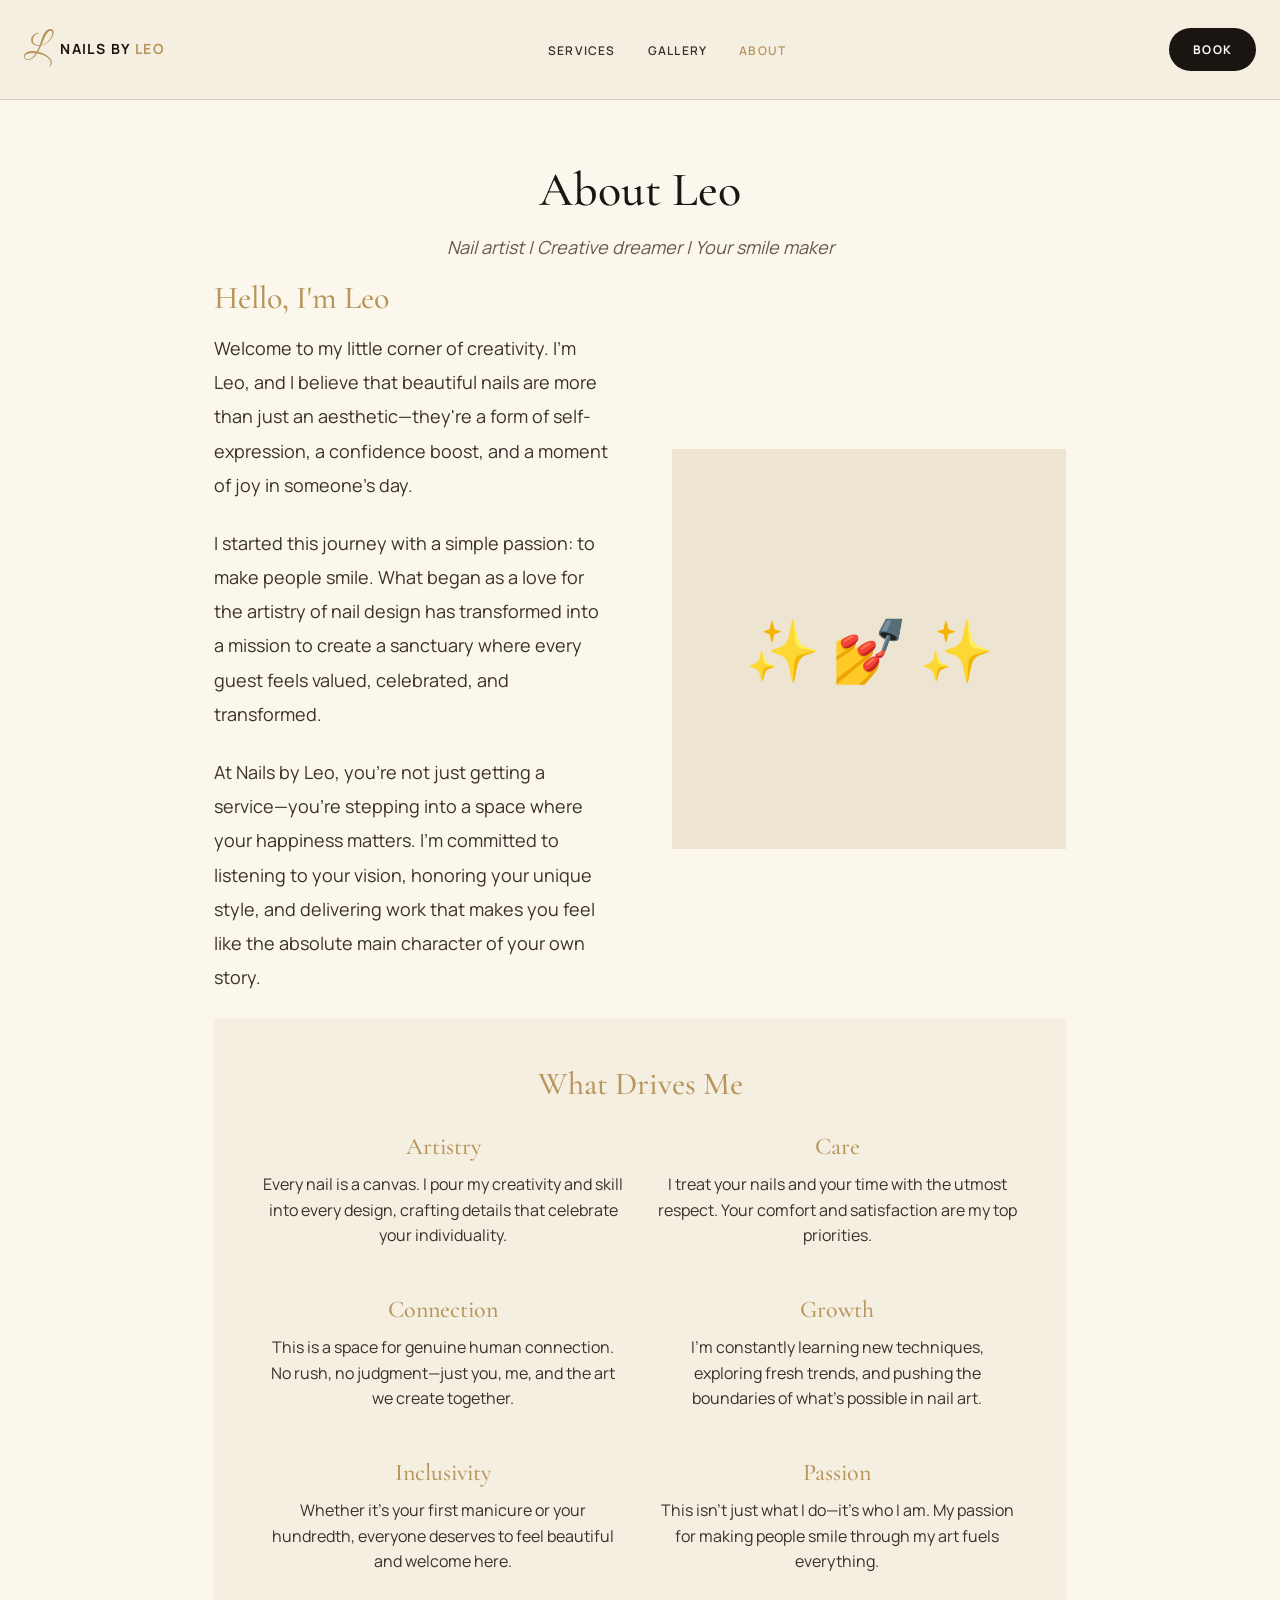
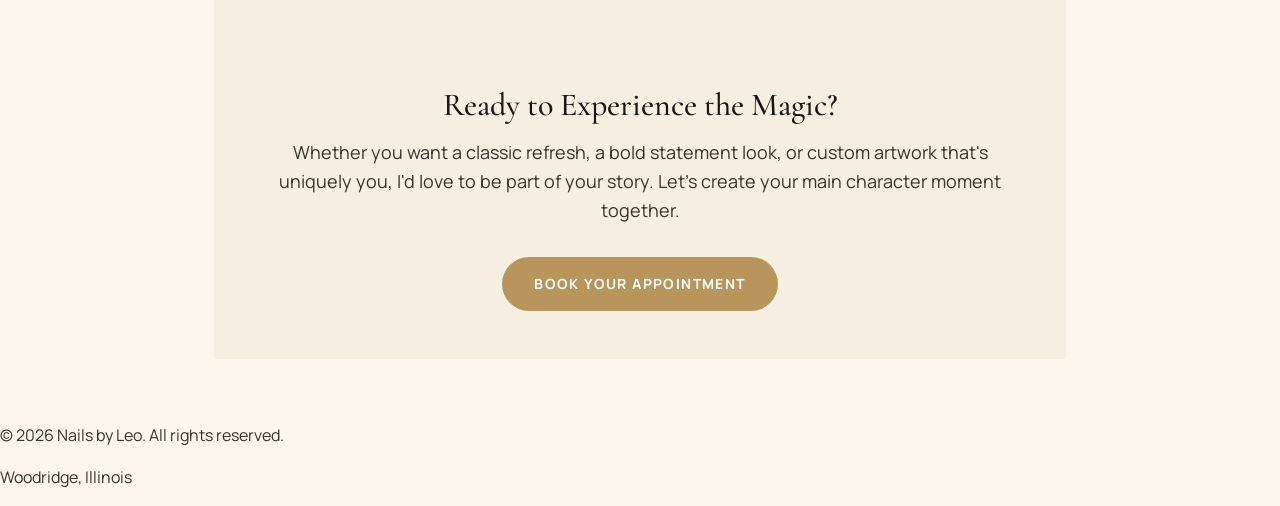
==== about.html @ 2573530d "Add files via upload" ====
<!DOCTYPE html>
<html lang="en">
<head>
    <meta charset="UTF-8">
    <meta name="viewport" content="width=device-width, initial-scale=1.0">
    <title>About Leo - Nails by Leo</title>
    <link rel="stylesheet" href="styles.css">
    <style>
        .about-page {
            max-width: 900px;
            margin: 0 auto;
            padding: var(--space-8) var(--space-5);
        }

        .about-header {
            text-align: center;
            margin-bottom: var(--space-9);
        }

        .about-header h1 {
            font-size: var(--fs-h1);
            margin-bottom: var(--space-4);
        }

        .about-tagline {
            font-size: var(--fs-lead);
            color: var(--fg-3);
            font-style: italic;
        }

        .about-content {
            display: grid;
            grid-template-columns: 1fr 1fr;
            gap: var(--space-8);
            margin-bottom: var(--space-9);
            align-items: center;
        }

        .about-text {
            line-height: 1.9;
        }

        .about-text h2 {
            color: var(--accent);
            margin-bottom: var(--space-4);
            font-size: var(--fs-h2);
        }

        .about-text p {
            color: var(--fg-2);
            margin-bottom: var(--space-5);
            font-size: var(--fs-lead);
        }

        .about-image {
            background: var(--cream-200);
            border-radius: var(--radius-lg);
            padding: var(--space-7);
            text-align: center;
            color: var(--fg-3);
            min-height: 400px;
            display: flex;
            align-items: center;
            justify-content: center;
            font-size: 60px;
        }

        .values-section {
            background: var(--bg-surface);
            padding: var(--space-7);
            border-radius: var(--radius-lg);
            margin-bottom: var(--space-9);
        }

        .values-section h2 {
            color: var(--accent);
            margin-bottom: var(--space-6);
            text-align: center;
            font-size: var(--fs-h2);
        }

        .values-grid {
            display: grid;
            grid-template-columns: repeat(auto-fit, minmax(250px, 1fr));
            gap: var(--space-6);
        }

        .value-item {
            text-align: center;
        }

        .value-item h3 {
            color: var(--accent);
            margin-bottom: var(--space-3);
            font-size: var(--fs-h3);
        }

        .value-item p {
            color: var(--fg-2);
            font-size: var(--fs-body);
        }

        .cta-section {
            text-align: center;
            padding: var(--space-7);
            background: var(--cream-100);
            border-radius: var(--radius-lg);
        }

        .cta-section h2 {
            color: var(--fg-1);
            margin-bottom: var(--space-4);
            font-size: var(--fs-h2);
        }

        .cta-section p {
            color: var(--fg-2);
            margin-bottom: var(--space-6);
            font-size: var(--fs-lead);
        }

        .cta-button {
            display: inline-block;
            background: var(--accent);
            color: var(--white);
            padding: var(--space-4) var(--space-6);
            border-radius: 999px;
            font-weight: 700;
            font-size: var(--fs-small);
            letter-spacing: 0.1em;
            text-transform: uppercase;
            text-decoration: none;
            transition: all 0.2s ease;
        }

        .cta-button:hover {
            background: var(--accent-hover);
            box-shadow: var(--shadow-md);
        }

        @media (max-width: 768px) {
            .about-content {
                grid-template-columns: 1fr;
            }

            .about-header h1 {
                font-size: var(--fs-h2);
            }

            .values-grid {
                grid-template-columns: 1fr;
            }
        }
    </style>
</head>
<body>
    <!-- Navigation -->
    <nav class="navbar">
        <div class="nav-container">
            <div class="logo">
                <span class="logo-script">L</span>
                <span class="logo-text">NAILS BY <span class="logo-accent">LEO</span></span>
            </div>
            <ul class="nav-links">
                <li><a href="services.html">SERVICES</a></li>
                <li><a href="gallery.html">GALLERY</a></li>
                <li><a href="about.html" style="color: var(--accent);">ABOUT</a></li>
            </ul>
            <a href="index.html#booking" class="nav-book">BOOK</a>
        </div>
    </nav>

    <!-- Main Content -->
    <div class="about-page">
        <div class="about-header">
            <h1>About Leo</h1>
            <p class="about-tagline">Nail artist | Creative dreamer | Your smile maker</p>
        </div>

        <div class="about-content">
            <div class="about-text">
                <h2>Hello, I'm Leo</h2>
                <p>
                    Welcome to my little corner of creativity. I'm Leo, and I believe that beautiful nails are more than just an aesthetic—they're a form of self-expression, a confidence boost, and a moment of joy in someone's day.
                </p>
                <p>
                    I started this journey with a simple passion: to make people smile. What began as a love for the artistry of nail design has transformed into a mission to create a sanctuary where every guest feels valued, celebrated, and transformed.
                </p>
                <p>
                    At Nails by Leo, you're not just getting a service—you're stepping into a space where your happiness matters. I'm committed to listening to your vision, honoring your unique style, and delivering work that makes you feel like the absolute main character of your own story.
                </p>
            </div>
            <div class="about-image">
                ✨ 💅 ✨
            </div>
        </div>

        <div class="values-section">
            <h2>What Drives Me</h2>
            <div class="values-grid">
                <div class="value-item">
                    <h3>Artistry</h3>
                    <p>Every nail is a canvas. I pour my creativity and skill into every design, crafting details that celebrate your individuality.</p>
                </div>
                <div class="value-item">
                    <h3>Care</h3>
                    <p>I treat your nails and your time with the utmost respect. Your comfort and satisfaction are my top priorities.</p>
                </div>
                <div class="value-item">
                    <h3>Connection</h3>
                    <p>This is a space for genuine human connection. No rush, no judgment—just you, me, and the art we create together.</p>
                </div>
                <div class="value-item">
                    <h3>Growth</h3>
                    <p>I'm constantly learning new techniques, exploring fresh trends, and pushing the boundaries of what's possible in nail art.</p>
                </div>
                <div class="value-item">
                    <h3>Inclusivity</h3>
                    <p>Whether it's your first manicure or your hundredth, everyone deserves to feel beautiful and welcome here.</p>
                </div>
                <div class="value-item">
                    <h3>Passion</h3>
                    <p>This isn't just what I do—it's who I am. My passion for making people smile through my art fuels everything.</p>
                </div>
            </div>
        </div>

        <div class="cta-section">
            <h2>Ready to Experience the Magic?</h2>
            <p>
                Whether you want a classic refresh, a bold statement look, or custom artwork that's uniquely you, I'd love to be part of your story. Let's create your main character moment together.
            </p>
            <a href="index.html#booking" class="cta-button">Book Your Appointment</a>
        </div>
    </div>

    <!-- Footer -->
    <footer class="footer">
        <div class="container">
            <p>&copy; 2026 Nails by Leo. All rights reserved.</p>
            <p>Woodridge, Illinois</p>
        </div>
    </footer>
</body>
</html>
---- styles.css ----
/* =========================================================
   Nails by Leo — Booking Interface
   Foundation tokens + semantic mappings.
   Cream + ink + warm gold. Serif display, sans body, script accent.
   ========================================================= */

@import url('https://fonts.googleapis.com/css2?family=Cormorant+Garamond:ital,wght@0,400;0,500;0,600;0,700;1,400;1,500&family=Manrope:wght@300;400;500;600;700&family=Great+Vibes&display=swap');

:root {
  /* Brand palette */
  --cream-50:   #FBF7EC;
  --cream-100:  #F5EFE2;
  --cream-200:  #EDE5D2;
  --cream-300:  #E2D7BE;
  --ink-900:    #1A1510;
  --ink-700:    #3A312A;
  --ink-500:    #665A4F;
  --ink-300:    #A89B8A;
  --ink-200:    #C9BEAC;
  --gold-700:   #8A6F3E;
  --gold-600:   #A78349;
  --gold-500:   #B8955A;
  --gold-400:   #CBAD76;
  --gold-300:   #E2C89B;
  --gold-100:   #F3E6CC;
  --rose-500:   #C98A85;
  --rose-300:   #E8C4BF;
  --white:      #FFFFFF;
  --black:      #000000;

  /* Semantic tokens */
  --bg-page:          var(--cream-50);
  --bg-surface:       var(--cream-100);
  --bg-elevated:      var(--white);
  --fg-1:             var(--ink-900);
  --fg-2:             var(--ink-700);
  --fg-3:             var(--ink-500);
  --fg-4:             var(--ink-300);
  --border-1:         rgba(26, 21, 16, 0.08);
  --border-2:         rgba(26, 21, 16, 0.14);
  --accent:           var(--gold-500);
  --accent-hover:     var(--gold-600);
  --accent-press:     var(--gold-700);

  /* Shadows */
  --shadow-sm: 0 2px 6px rgba(26, 21, 16, 0.06);
  --shadow-md: 0 8px 20px rgba(26, 21, 16, 0.08);

  /* Type families */
  --font-display: "Cormorant Garamond", "EB Garamond", Georgia, "Times New Roman", serif;
  --font-body:    "Manrope", -apple-system, BlinkMacSystemFont, "Segoe UI", Helvetica, Arial, sans-serif;
  --font-script:  "Great Vibes", "Snell Roundhand", "Apple Chancery", cursive;

  /* Type scale */
  --fs-display: 56px;
  --fs-h1: 48px;
  --fs-h2: 32px;
  --fs-h3: 24px;
  --fs-lead: 18px;
  --fs-body: 16px;
  --fs-small: 14px;
  --fs-caption: 12px;

  /* Spacing */
  --space-1: 4px;
  --space-2: 8px;
  --space-3: 12px;
  --space-4: 16px;
  --space-5: 24px;
  --space-6: 32px;
  --space-7: 48px;
  --space-8: 64px;
}

/* =========================================================
   Base Styles
   ========================================================= */

* {
  margin: 0;
  padding: 0;
  box-sizing: border-box;
}

html {
  scroll-behavior: smooth;
}

body {
  background: var(--bg-page);
  color: var(--fg-1);
  font-family: var(--font-body);
  font-size: var(--fs-body);
  line-height: 1.6;
  -webkit-font-smoothing: antialiased;
  -moz-osx-font-smoothing: grayscale;
}

h1, h2, h3 {
  font-family: var(--font-display);
  color: var(--fg-1);
  font-weight: 500;
  line-height: 1.1;
  margin: 0;
}

h2 {
  font-size: var(--fs-h2);
}

h3 {
  font-size: var(--fs-h3);
}

p {
  color: var(--fg-2);
  margin: 0 0 1em;
}

a {
  color: var(--fg-1);
  text-decoration: none;
  transition: color 0.2s ease;
}

a:hover {
  color: var(--accent);
}

/* =========================================================
   Navigation
   ========================================================= */

.navbar {
  background: var(--bg-surface);
  border-bottom: 1px solid var(--border-2);
  padding: var(--space-5) 0;
  position: sticky;
  top: 0;
  z-index: 1000;
}

.nav-container {
  max-width: 1400px;
  margin: 0 auto;
  padding: 0 var(--space-5);
  display: flex;
  justify-content: space-between;
  align-items: center;
}

.logo {
  display: flex;
  align-items: center;
  gap: var(--space-3);
  font-size: var(--fs-h3);
  font-weight: 700;
  letter-spacing: 0.05em;
}

.logo-script {
  font-family: var(--font-script);
  font-size: 32px;
  color: var(--accent);
  font-weight: 400;
}

.logo-text {
  font-size: 14px;
  font-weight: 700;
  letter-spacing: 0.1em;
  text-transform: uppercase;
  color: var(--fg-1);
}

.logo-accent {
  color: var(--accent);
}

.nav-links {
  list-style: none;
  display: flex;
  gap: var(--space-6);
}

.nav-links a {
  font-size: var(--fs-caption);
  font-weight: 600;
  letter-spacing: 0.1em;
  text-transform: uppercase;
  color: var(--fg-2);
  border: none;
}

.nav-links a:hover {
  color: var(--accent);
}

.nav-book {
  background: var(--fg-1);
  color: var(--white);
  padding: var(--space-3) var(--space-5);
  border-radius: 999px;
  font-size: var(--fs-caption);
  font-weight: 700;
  letter-spacing: 0.1em;
  text-transform: uppercase;
  transition: background 0.2s ease;
}

.nav-book:hover {
  background: var(--fg-2);
  color: var(--white);
}

/* =========================================================
   Main Content
   ========================================================= */

.main-content {
  display: grid;
  grid-template-columns: 1.5fr 1fr;
  min-height: calc(100vh - 70px);
  position: relative;
}

/* Hero Section */
.hero-section {
  background: var(--bg-page);
  padding: var(--space-7) var(--space-6);
  display: flex;
  flex-direction: column;
  justify-content: center;
  position: relative;
  overflow: hidden;
}

.hero-content {
  max-width: 500px;
  position: relative;
  z-index: 2;
}

.eyebrow {
  font-size: var(--fs-caption);
  font-weight: 700;
  letter-spacing: 0.15em;
  text-transform: uppercase;
  color: var(--fg-3);
  margin-bottom: var(--space-5);
  display: inline-block;
  padding-bottom: var(--space-3);
  border-bottom: 1px solid var(--fg-3);
}

.hero-headline {
  font-size: var(--fs-h1);
  line-height: 1.1;
  margin-bottom: var(--space-5);
  font-weight: 500;
}

.script-accent {
  font-family: var(--font-script);
  color: var(--accent);
  font-size: 64px;
  font-weight: 400;
  display: block;
  line-height: 1;
}

.hero-description {
  font-size: var(--fs-lead);
  color: var(--fg-2);
  line-height: 1.7;
  margin-bottom: var(--space-6);
}

.color-swatches {
  display: flex;
  align-items: center;
  gap: var(--space-3);
}

.swatch {
  width: 40px;
  height: 40px;
  border-radius: 4px;
  box-shadow: var(--shadow-sm);
  cursor: pointer;
  transition: transform 0.2s ease;
}

.swatch:hover {
  transform: scale(1.1);
}

.swatch-label {
  font-size: var(--fs-small);
  color: var(--fg-3);
  margin-left: var(--space-2);
  white-space: nowrap;
}

/* Decorative L */
.decorative-l {
  position: absolute;
  right: 20px;
  top: 50%;
  transform: translateY(-50%);
  font-family: var(--font-script);
  font-size: 500px;
  color: var(--gold-100);
  font-weight: 400;
  line-height: 1;
  pointer-events: none;
  z-index: 1;
  opacity: 0.9;
}

/* Booking Section */
.booking-section {
  background: var(--bg-elevated);
  padding: var(--space-7) var(--space-6);
  display: flex;
  align-items: center;
  justify-content: center;
  border-left: 1px solid var(--border-2);
}

.booking-panel {
  width: 100%;
  max-width: 420px;
}

.booking-header {
  margin-bottom: var(--space-7);
  display: flex;
  justify-content: space-between;
  align-items: flex-start;
}

.booking-header h2 {
  font-size: var(--fs-small);
  font-weight: 700;
  letter-spacing: 0.15em;
  text-transform: uppercase;
  color: var(--fg-3);
  margin: 0;
}

.step-indicator {
  font-size: var(--fs-small);
  color: var(--fg-3);
  font-weight: 600;
}

.booking-step {
  animation: fadeIn 0.3s ease;
}

.booking-step.hidden {
  display: none;
}

@keyframes fadeIn {
  from {
    opacity: 0;
    transform: translateY(10px);
  }
  to {
    opacity: 1;
    transform: translateY(0);
  }
}

.booking-step h3 {
  font-size: var(--fs-h3);
  margin-bottom: var(--space-6);
  font-weight: 500;
}

/* Service Selection */
.service-list {
  margin-bottom: var(--space-6);
}

.service-option {
  display: flex;
  align-items: flex-start;
  gap: var(--space-4);
  padding: var(--space-4);
  border: 1px solid var(--border-1);
  border-radius: 8px;
  cursor: pointer;
  transition: all 0.2s ease;
  margin-bottom: var(--space-3);
}

.service-option:hover {
  border-color: var(--accent);
  background: rgba(184, 149, 90, 0.02);
}

.service-option input[type="radio"] {
  width: 20px;
  height: 20px;
  margin-top: 4px;
  cursor: pointer;
  accent-color: var(--accent);
}

.service-details {
  display: flex;
  flex-direction: column;
  gap: var(--space-1);
  flex: 1;
}

.service-name {
  font-weight: 600;
  color: var(--fg-1);
  font-size: var(--fs-body);
}

.service-meta {
  font-size: var(--fs-caption);
  color: var(--fg-3);
}

.service-price {
  font-weight: 700;
  color: var(--fg-1);
  font-size: var(--fs-body);
}

/* Time Selection */
.next-opening {
  margin-bottom: var(--space-6);
}

.next-opening .label {
  font-size: var(--fs-caption);
  font-weight: 700;
  letter-spacing: 0.1em;
  text-transform: uppercase;
  color: var(--fg-3);
  display: block;
  margin-bottom: var(--space-2);
}

.opening-date {
  display: flex;
  align-items: center;
  justify-content: space-between;
  gap: var(--space-3);
  font-size: var(--fs-lead);
}

.badge-available {
  background: var(--gold-100);
  color: var(--gold-700);
  padding: var(--space-1) var(--space-3);
  border-radius: 4px;
  font-size: var(--fs-caption);
  font-weight: 700;
  letter-spacing: 0.05em;
}

.time-slots {
  display: grid;
  grid-template-columns: repeat(3, 1fr);
  gap: var(--space-3);
  margin-bottom: var(--space-6);
}

.time-slot {
  padding: var(--space-4);
  border: 1px solid var(--border-2);
  background: var(--white);
  border-radius: 8px;
  font-size: var(--fs-body);
  cursor: pointer;
  transition: all 0.2s ease;
  color: var(--fg-2);
  font-weight: 500;
}

.time-slot:hover {
  border-color: var(--accent);
}

.time-slot.active {
  background: var(--fg-1);
  color: var(--white);
  border-color: var(--fg-1);
}

/* Booking Summary */
.booking-summary {
  background: var(--cream-100);
  padding: var(--space-5);
  border-radius: 8px;
  margin-bottom: var(--space-6);
}

.summary-item {
  display: flex;
  justify-content: space-between;
  margin-bottom: var(--space-4);
}

.summary-item:last-child {
  margin-bottom: 0;
  padding-top: var(--space-4);
  border-top: 1px solid var(--border-2);
}

.summary-item .label {
  font-size: var(--fs-small);
  color: var(--fg-3);
  font-weight: 600;
}

.summary-item .value {
  font-weight: 600;
  color: var(--fg-1);
}

/* Buttons */
.btn-next,
.btn-back,
.btn-reserve {
  width: 100%;
  padding: var(--space-4) var(--space-5);
  border: none;
  border-radius: 999px;
  font-size: var(--fs-small);
  font-weight: 700;
  letter-spacing: 0.1em;
  text-transform: uppercase;
  cursor: pointer;
  transition: all 0.2s ease;
  font-family: var(--font-body);
}

.btn-next {
  background: var(--accent);
  color: var(--white);
  margin-bottom: var(--space-4);
}

.btn-next:hover:not(:disabled) {
  background: var(--accent-hover);
  box-shadow: var(--shadow-md);
}

.btn-next:disabled {
  background: var(--fg-4);
  cursor: not-allowed;
  opacity: 0.6;
}

.btn-reserve {
  background: var(--accent);
  color: var(--white);
}

.btn-reserve:hover {
  background: var(--accent-hover);
  box-shadow: var(--shadow-md);
}

.btn-back {
  background: transparent;
  color: var(--fg-1);
  border: 1px solid var(--border-2);
}

.btn-back:hover {
  border-color: var(--accent);
  color: var(--accent);
}

.button-group {
  display: grid;
  grid-template-columns: 1fr 1fr;
  gap: var(--space-4);
}

.button-group .btn-next {
  margin-bottom: 0;
}

.deposit-note {
  font-size: var(--fs-caption);
  color: var(--fg-3);
  text-align: center;
  margin-top: var(--space-3);
}

/* =========================================================
   Responsive
   ========================================================= */

@media (max-width: 1400px) {
  .decorative-l {
    font-size: 400px;
    right: 10px;
  }
}

@media (max-width: 1200px) {
  .decorative-l {
    font-size: 350px;
    right: 10px;
  }
}

@media (max-width: 1024px) {
  .main-content {
    grid-template-columns: 1fr;
    min-height: auto;
  }

  .hero-section {
    padding: var(--space-7) var(--space-5);
    min-height: 400px;
  }

  .booking-section {
    border-left: none;
    border-top: 1px solid var(--border-2);
    padding: var(--space-7) var(--space-5);
  }

  .decorative-l {
    font-size: 300px;
    right: -50px;
  }
}

@media (max-width: 768px) {
  .nav-container {
    flex-direction: column;
    gap: var(--space-4);
  }

  .nav-links {
    gap: var(--space-4);
    font-size: 12px;
  }

  .hero-headline {
    font-size: 36px;
  }

  .script-accent {
    font-size: 48px;
  }

  .booking-panel {
    max-width: 100%;
  }

  .time-slots {
    grid-template-columns: repeat(2, 1fr);
  }

  .button-group {
    grid-template-columns: 1fr;
  }
}

@media (max-width: 480px) {
  .hero-section {
    padding: var(--space-5);
  }

  .booking-section {
    padding: var(--space-5);
  }

  .hero-headline {
    font-size: 28px;
  }

  .script-accent {
    font-size: 36px;
  }

  .nav-book {
    padding: var(--space-2) var(--space-4);
    font-size: 11px;
  }
}
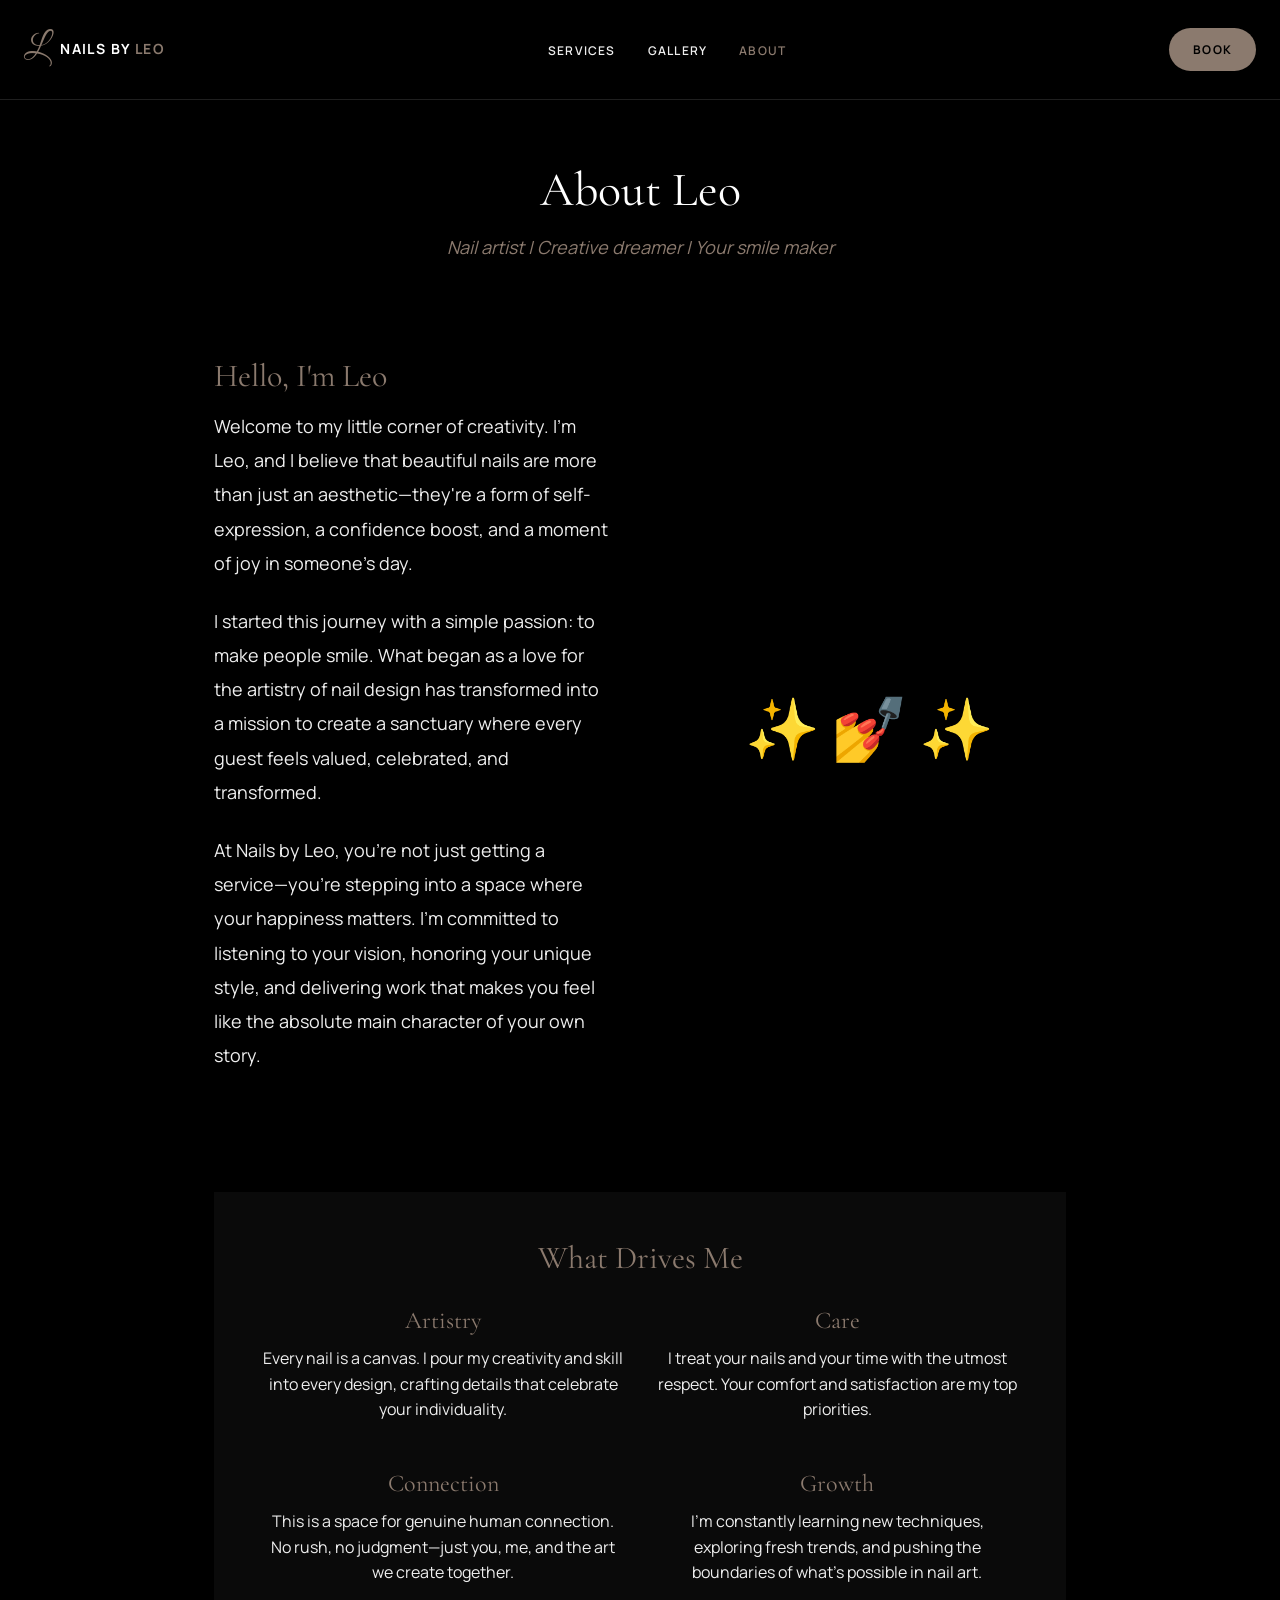
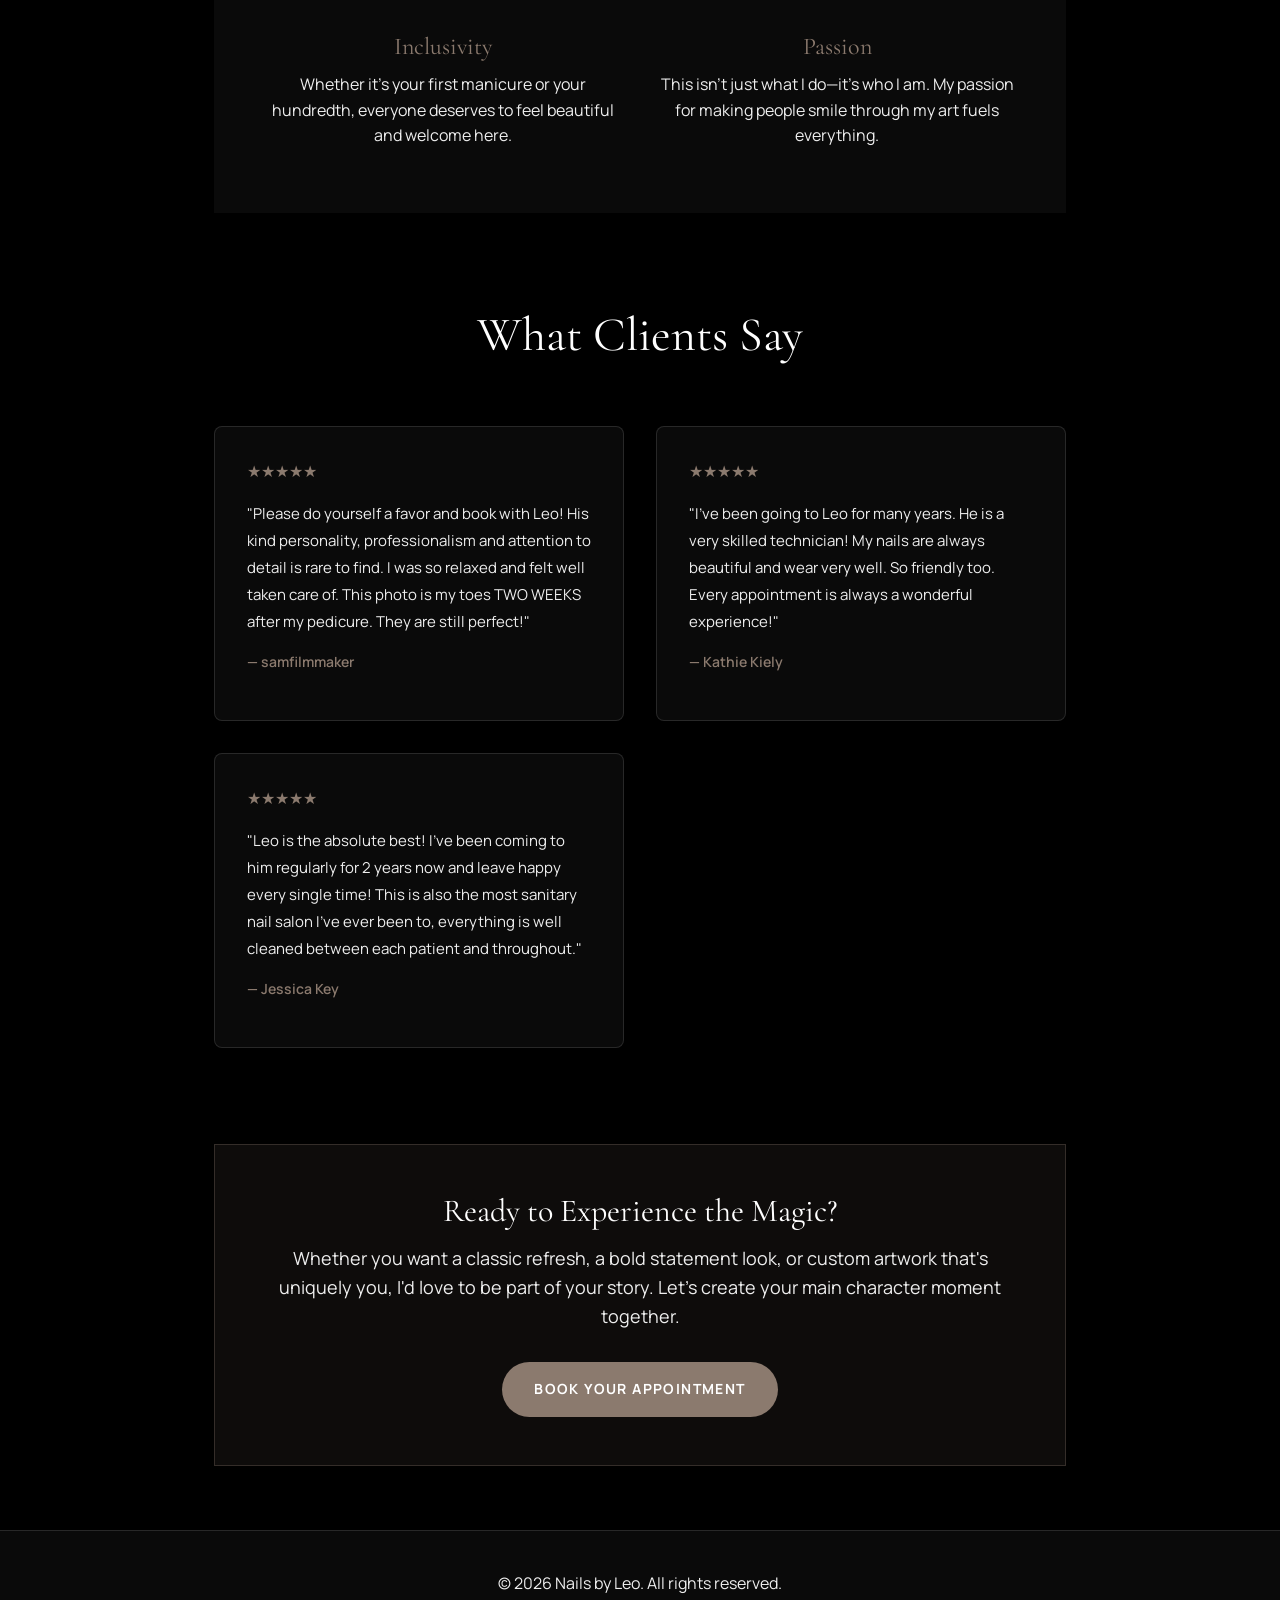
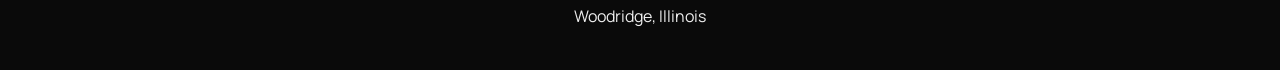
==== commit 8fd70260: "Add files via upload" ====
--- a/about.html
+++ b/about.html
@@ -158,8 +158,10 @@
     <nav class="navbar">
         <div class="nav-container">
             <div class="logo">
-                <span class="logo-script">L</span>
-                <span class="logo-text">NAILS BY <span class="logo-accent">LEO</span></span>
+                <a href="index.html">
+                    <span class="logo-script">L</span>
+                    <span class="logo-text">NAILS BY <span class="logo-accent">LEO</span></span>
+                </a>
             </div>
             <ul class="nav-links">
                 <li><a href="services.html">SERVICES</a></li>
@@ -173,8 +175,8 @@
     <!-- Main Content -->
     <div class="about-page">
         <div class="about-header">
-            <h1>About Leo</h1>
-            <p class="about-tagline">Nail artist | Creative dreamer | Your smile maker</p>
+            <h1 style="color: var(--white);">About Leo</h1>
+            <p class="about-tagline" style="color: var(--accent);">Nail artist | Creative dreamer | Your smile maker</p>
         </div>
 
         <div class="about-content">
@@ -225,8 +227,47 @@
             </div>
         </div>
 
-        <div class="cta-section">
-            <h2>Ready to Experience the Magic?</h2>
+        <div style="margin-bottom: var(--space-9);">
+            <h2 style="text-align: center; margin-bottom: var(--space-8); font-size: 48px; color: var(--white);">What Clients Say</h2>
+
+            <div style="display: grid; grid-template-columns: repeat(auto-fit, minmax(320px, 1fr)); gap: var(--space-6);">
+                <!-- Review 1 -->
+                <div style="background: var(--black-90); border: 1px solid rgba(255,255,255,0.12); border-radius: 8px; padding: var(--space-6);">
+                    <div style="display: flex; gap: var(--space-2); margin-bottom: var(--space-4);">
+                        <span style="color: var(--accent);">★★★★★</span>
+                    </div>
+                    <p style="color: var(--gray-100); margin-bottom: var(--space-4); line-height: 1.8; font-size: 15px;">
+                        "Please do yourself a favor and book with Leo! His kind personality, professionalism and attention to detail is rare to find. I was so relaxed and felt well taken care of. This photo is my toes TWO WEEKS after my pedicure. They are still perfect!"
+                    </p>
+                    <p style="color: var(--accent); font-weight: 600; font-size: 14px;">— samfilmmaker</p>
+                </div>
+
+                <!-- Review 2 -->
+                <div style="background: var(--black-90); border: 1px solid rgba(255,255,255,0.12); border-radius: 8px; padding: var(--space-6);">
+                    <div style="display: flex; gap: var(--space-2); margin-bottom: var(--space-4);">
+                        <span style="color: var(--accent);">★★★★★</span>
+                    </div>
+                    <p style="color: var(--gray-100); margin-bottom: var(--space-4); line-height: 1.8; font-size: 15px;">
+                        "I've been going to Leo for many years. He is a very skilled technician! My nails are always beautiful and wear very well. So friendly too. Every appointment is always a wonderful experience!"
+                    </p>
+                    <p style="color: var(--accent); font-weight: 600; font-size: 14px;">— Kathie Kiely</p>
+                </div>
+
+                <!-- Review 3 -->
+                <div style="background: var(--black-90); border: 1px solid rgba(255,255,255,0.12); border-radius: 8px; padding: var(--space-6);">
+                    <div style="display: flex; gap: var(--space-2); margin-bottom: var(--space-4);">
+                        <span style="color: var(--accent);">★★★★★</span>
+                    </div>
+                    <p style="color: var(--gray-100); margin-bottom: var(--space-4); line-height: 1.8; font-size: 15px;">
+                        "Leo is the absolute best! I've been coming to him regularly for 2 years now and leave happy every single time! This is also the most sanitary nail salon I've ever been to, everything is well cleaned between each patient and throughout."
+                    </p>
+                    <p style="color: var(--accent); font-weight: 600; font-size: 14px;">— Jessica Key</p>
+                </div>
+            </div>
+        </div>
+
+        <div class="cta-section" style="background: rgba(139, 122, 110, 0.1); border: 1px solid rgba(139, 122, 110, 0.3);">
+            <h2 style="color: var(--white);">Ready to Experience the Magic?</h2>
             <p>
                 Whether you want a classic refresh, a bold statement look, or custom artwork that's uniquely you, I'd love to be part of your story. Let's create your main character moment together.
             </p>
--- a/styles.css
+++ b/styles.css
@@ -1,50 +1,45 @@
 /* =========================================================
-   Nails by Leo — Booking Interface
-   Foundation tokens + semantic mappings.
-   Cream + ink + warm gold. Serif display, sans body, script accent.
+   Nails by Leo — Luxury Modern Design
+   Black backgrounds, white text, bronze accents. Sophisticated elegance.
    ========================================================= */
 
 @import url('https://fonts.googleapis.com/css2?family=Cormorant+Garamond:ital,wght@0,400;0,500;0,600;0,700;1,400;1,500&family=Manrope:wght@300;400;500;600;700&family=Great+Vibes&display=swap');
 
 :root {
-  /* Brand palette */
-  --cream-50:   #FBF7EC;
-  --cream-100:  #F5EFE2;
-  --cream-200:  #EDE5D2;
-  --cream-300:  #E2D7BE;
-  --ink-900:    #1A1510;
-  --ink-700:    #3A312A;
-  --ink-500:    #665A4F;
-  --ink-300:    #A89B8A;
-  --ink-200:    #C9BEAC;
-  --gold-700:   #8A6F3E;
-  --gold-600:   #A78349;
-  --gold-500:   #B8955A;
-  --gold-400:   #CBAD76;
-  --gold-300:   #E2C89B;
-  --gold-100:   #F3E6CC;
-  --rose-500:   #C98A85;
-  --rose-300:   #E8C4BF;
+  /* Luxury Palette */
+  --black:      #000000;
+  --black-90:   #0A0A0A;
   --white:      #FFFFFF;
-  --black:      #000000;
+  --gray-50:    #F5F5F5;
+  --gray-100:   #EEEEEE;
+  --gray-200:   #DDDDDD;
+  --gray-300:   #CCCCCC;
+  --gray-400:   #999999;
+
+  --bronze-700: #6B6158;
+  --bronze-600: #7A6E63;
+  --bronze-500: #8B7A6E;
+  --bronze-400: #9B8A7D;
+  --bronze-300: #C4B8B0;
+  --bronze-100: #E8E3DE;
 
   /* Semantic tokens */
-  --bg-page:          var(--cream-50);
-  --bg-surface:       var(--cream-100);
-  --bg-elevated:      var(--white);
-  --fg-1:             var(--ink-900);
-  --fg-2:             var(--ink-700);
-  --fg-3:             var(--ink-500);
-  --fg-4:             var(--ink-300);
-  --border-1:         rgba(26, 21, 16, 0.08);
-  --border-2:         rgba(26, 21, 16, 0.14);
-  --accent:           var(--gold-500);
-  --accent-hover:     var(--gold-600);
-  --accent-press:     var(--gold-700);
+  --bg-page:          var(--black);
+  --bg-surface:       var(--black-90);
+  --bg-elevated:      var(--black);
+  --fg-1:             var(--white);
+  --fg-2:             var(--gray-100);
+  --fg-3:             var(--gray-400);
+  --fg-4:             var(--gray-300);
+  --border-1:         rgba(255, 255, 255, 0.08);
+  --border-2:         rgba(255, 255, 255, 0.12);
+  --accent:           var(--bronze-500);
+  --accent-hover:     var(--bronze-400);
+  --accent-press:     var(--bronze-600);
 
   /* Shadows */
-  --shadow-sm: 0 2px 6px rgba(26, 21, 16, 0.06);
-  --shadow-md: 0 8px 20px rgba(26, 21, 16, 0.08);
+  --shadow-sm: 0 2px 6px rgba(0, 0, 0, 0.3);
+  --shadow-md: 0 8px 20px rgba(0, 0, 0, 0.4);
 
   /* Type families */
   --font-display: "Cormorant Garamond", "EB Garamond", Georgia, "Times New Roman", serif;
@@ -70,6 +65,7 @@
   --space-6: 32px;
   --space-7: 48px;
   --space-8: 64px;
+  --space-9: 96px;
 }
 
 /* =========================================================
@@ -99,7 +95,7 @@
 h1, h2, h3 {
   font-family: var(--font-display);
   color: var(--fg-1);
-  font-weight: 500;
+  font-weight: 400;
   line-height: 1.1;
   margin: 0;
 }
@@ -132,7 +128,7 @@
    ========================================================= */
 
 .navbar {
-  background: var(--bg-surface);
+  background: var(--black);
   border-bottom: 1px solid var(--border-2);
   padding: var(--space-5) 0;
   position: sticky;
@@ -156,6 +152,18 @@
   font-size: var(--fs-h3);
   font-weight: 700;
   letter-spacing: 0.05em;
+}
+
+.logo a {
+  display: flex;
+  align-items: center;
+  gap: var(--space-3);
+  color: var(--fg-1);
+  transition: opacity 0.2s ease;
+}
+
+.logo a:hover {
+  opacity: 0.8;
 }
 
 .logo-script {
@@ -197,8 +205,8 @@
 }
 
 .nav-book {
-  background: var(--fg-1);
-  color: var(--white);
+  background: var(--accent);
+  color: var(--black);
   padding: var(--space-3) var(--space-5);
   border-radius: 999px;
   font-size: var(--fs-caption);
@@ -206,37 +214,32 @@
   letter-spacing: 0.1em;
   text-transform: uppercase;
   transition: background 0.2s ease;
+  border: none;
+  cursor: pointer;
 }
 
 .nav-book:hover {
-  background: var(--fg-2);
-  color: var(--white);
-}
-
-/* =========================================================
-   Main Content
-   ========================================================= */
-
-.main-content {
-  display: grid;
-  grid-template-columns: 1.5fr 1fr;
-  min-height: calc(100vh - 70px);
-  position: relative;
-}
-
-/* Hero Section */
+  background: var(--accent-hover);
+}
+
+/* =========================================================
+   Hero Section — Full Width
+   ========================================================= */
+
 .hero-section {
-  background: var(--bg-page);
-  padding: var(--space-7) var(--space-6);
-  display: flex;
-  flex-direction: column;
+  background: linear-gradient(135deg, var(--black) 0%, var(--black-90) 100%);
+  min-height: 100vh;
+  display: flex;
+  align-items: center;
   justify-content: center;
   position: relative;
   overflow: hidden;
+  padding: var(--space-8) var(--space-5);
+  text-align: center;
 }
 
 .hero-content {
-  max-width: 500px;
+  max-width: 800px;
   position: relative;
   z-index: 2;
 }
@@ -246,91 +249,107 @@
   font-weight: 700;
   letter-spacing: 0.15em;
   text-transform: uppercase;
-  color: var(--fg-3);
+  color: var(--accent);
   margin-bottom: var(--space-5);
   display: inline-block;
-  padding-bottom: var(--space-3);
-  border-bottom: 1px solid var(--fg-3);
 }
 
 .hero-headline {
-  font-size: var(--fs-h1);
+  font-size: 72px;
   line-height: 1.1;
-  margin-bottom: var(--space-5);
-  font-weight: 500;
+  margin-bottom: var(--space-6);
+  font-weight: 400;
+  color: var(--white);
 }
 
 .script-accent {
   font-family: var(--font-script);
   color: var(--accent);
-  font-size: 64px;
+  font-size: 90px;
   font-weight: 400;
   display: block;
   line-height: 1;
+  margin: var(--space-4) 0;
 }
 
 .hero-description {
   font-size: var(--fs-lead);
-  color: var(--fg-2);
-  line-height: 1.7;
-  margin-bottom: var(--space-6);
+  color: var(--gray-100);
+  line-height: 1.8;
+  margin-bottom: var(--space-8);
+  max-width: 600px;
+  margin-left: auto;
+  margin-right: auto;
 }
 
 .color-swatches {
   display: flex;
   align-items: center;
+  justify-content: center;
   gap: var(--space-3);
+  flex-wrap: wrap;
 }
 
 .swatch {
-  width: 40px;
-  height: 40px;
+  width: 48px;
+  height: 48px;
   border-radius: 4px;
-  box-shadow: var(--shadow-sm);
+  box-shadow: var(--shadow-md);
   cursor: pointer;
   transition: transform 0.2s ease;
+  border: 2px solid transparent;
 }
 
 .swatch:hover {
-  transform: scale(1.1);
+  transform: scale(1.15);
+  border-color: var(--accent);
 }
 
 .swatch-label {
   font-size: var(--fs-small);
-  color: var(--fg-3);
-  margin-left: var(--space-2);
+  color: var(--gray-400);
+  margin-left: var(--space-4);
   white-space: nowrap;
 }
 
 /* Decorative L */
 .decorative-l {
-  position: absolute;
-  right: 20px;
+  position: fixed;
   top: 50%;
-  transform: translateY(-50%);
+  left: 50%;
+  transform: translate(-50%, -50%);
   font-family: var(--font-script);
-  font-size: 500px;
-  color: var(--gold-100);
+  font-size: 600px;
+  color: rgba(255, 255, 255, 0.03);
   font-weight: 400;
   line-height: 1;
   pointer-events: none;
-  z-index: 1;
-  opacity: 0.9;
-}
-
-/* Booking Section */
+  z-index: 0;
+}
+
+/* =========================================================
+   Main Content Layout
+   ========================================================= */
+
+.main-content {
+  display: block;
+}
+
+/* =========================================================
+   Booking Section — Hidden by Default for Portfolio
+   ========================================================= */
+
 .booking-section {
-  background: var(--bg-elevated);
-  padding: var(--space-7) var(--space-6);
+  background: var(--black);
+  padding: var(--space-9) var(--space-5);
   display: flex;
   align-items: center;
   justify-content: center;
-  border-left: 1px solid var(--border-2);
 }
 
 .booking-panel {
   width: 100%;
-  max-width: 420px;
+  max-width: 500px;
 }
 
 .booking-header {
@@ -345,13 +364,13 @@
   font-weight: 700;
   letter-spacing: 0.15em;
   text-transform: uppercase;
-  color: var(--fg-3);
+  color: var(--accent);
   margin: 0;
 }
 
 .step-indicator {
   font-size: var(--fs-small);
-  color: var(--fg-3);
+  color: var(--gray-400);
   font-weight: 600;
 }
 
@@ -375,9 +394,10 @@
 }
 
 .booking-step h3 {
-  font-size: var(--fs-h3);
+  font-size: var(--fs-h2);
   margin-bottom: var(--space-6);
-  font-weight: 500;
+  font-weight: 400;
+  color: var(--white);
 }
 
 /* Service Selection */
@@ -390,16 +410,17 @@
   align-items: flex-start;
   gap: var(--space-4);
   padding: var(--space-4);
-  border: 1px solid var(--border-1);
+  border: 1px solid var(--border-2);
   border-radius: 8px;
   cursor: pointer;
   transition: all 0.2s ease;
   margin-bottom: var(--space-3);
+  background: transparent;
 }
 
 .service-option:hover {
   border-color: var(--accent);
-  background: rgba(184, 149, 90, 0.02);
+  background: rgba(139, 122, 110, 0.1);
 }
 
 .service-option input[type="radio"] {
@@ -419,19 +440,13 @@
 
 .service-name {
   font-weight: 600;
-  color: var(--fg-1);
+  color: var(--white);
   font-size: var(--fs-body);
 }
 
 .service-meta {
   font-size: var(--fs-caption);
-  color: var(--fg-3);
-}
-
-.service-price {
-  font-weight: 700;
-  color: var(--fg-1);
-  font-size: var(--fs-body);
+  color: var(--gray-400);
 }
 
 /* Time Selection */
@@ -444,7 +459,7 @@
   font-weight: 700;
   letter-spacing: 0.1em;
   text-transform: uppercase;
-  color: var(--fg-3);
+  color: var(--accent);
   display: block;
   margin-bottom: var(--space-2);
 }
@@ -455,16 +470,18 @@
   justify-content: space-between;
   gap: var(--space-3);
   font-size: var(--fs-lead);
+  color: var(--white);
 }
 
 .badge-available {
-  background: var(--gold-100);
-  color: var(--gold-700);
+  background: rgba(139, 122, 110, 0.2);
+  color: var(--accent);
   padding: var(--space-1) var(--space-3);
   border-radius: 4px;
   font-size: var(--fs-caption);
   font-weight: 700;
   letter-spacing: 0.05em;
+  border: 1px solid var(--accent);
 }
 
 .time-slots {
@@ -477,31 +494,33 @@
 .time-slot {
   padding: var(--space-4);
   border: 1px solid var(--border-2);
-  background: var(--white);
+  background: transparent;
   border-radius: 8px;
   font-size: var(--fs-body);
   cursor: pointer;
   transition: all 0.2s ease;
-  color: var(--fg-2);
+  color: var(--gray-100);
   font-weight: 500;
 }
 
 .time-slot:hover {
   border-color: var(--accent);
+  color: var(--accent);
 }
 
 .time-slot.active {
-  background: var(--fg-1);
-  color: var(--white);
-  border-color: var(--fg-1);
+  background: var(--accent);
+  color: var(--black);
+  border-color: var(--accent);
 }
 
 /* Booking Summary */
 .booking-summary {
-  background: var(--cream-100);
+  background: rgba(139, 122, 110, 0.1);
   padding: var(--space-5);
   border-radius: 8px;
   margin-bottom: var(--space-6);
+  border: 1px solid var(--border-2);
 }
 
 .summary-item {
@@ -512,19 +531,17 @@
 
 .summary-item:last-child {
   margin-bottom: 0;
-  padding-top: var(--space-4);
-  border-top: 1px solid var(--border-2);
 }
 
 .summary-item .label {
   font-size: var(--fs-small);
-  color: var(--fg-3);
+  color: var(--gray-400);
   font-weight: 600;
 }
 
 .summary-item .value {
   font-weight: 600;
-  color: var(--fg-1);
+  color: var(--white);
 }
 
 /* Buttons */
@@ -546,7 +563,7 @@
 
 .btn-next {
   background: var(--accent);
-  color: var(--white);
+  color: var(--black);
   margin-bottom: var(--space-4);
 }
 
@@ -556,14 +573,14 @@
 }
 
 .btn-next:disabled {
-  background: var(--fg-4);
+  background: var(--gray-300);
   cursor: not-allowed;
-  opacity: 0.6;
+  opacity: 0.4;
 }
 
 .btn-reserve {
   background: var(--accent);
-  color: var(--white);
+  color: var(--black);
 }
 
 .btn-reserve:hover {
@@ -594,49 +611,147 @@
 
 .deposit-note {
   font-size: var(--fs-caption);
-  color: var(--fg-3);
+  color: var(--gray-400);
   text-align: center;
   margin-top: var(--space-3);
 }
 
 /* =========================================================
+   Section Styling
+   ========================================================= */
+
+section {
+  padding: var(--space-9) var(--space-5);
+}
+
+section.light {
+  background: var(--black);
+}
+
+section.dark {
+  background: var(--black-90);
+}
+
+/* =========================================================
+   Portfolio / Gallery Section
+   ========================================================= */
+
+.gallery-page,
+.services-page,
+.about-page {
+  background: var(--black);
+  color: var(--white);
+  min-height: 100vh;
+}
+
+.gallery-page h1,
+.services-page h1,
+.about-page h1 {
+  color: var(--white);
+  font-size: 64px;
+  margin-bottom: var(--space-8);
+  text-align: center;
+  font-weight: 400;
+}
+
+.gallery-page p,
+.services-page p,
+.about-page p {
+  color: var(--gray-100);
+}
+
+.gallery-grid,
+.service-grid,
+.values-grid {
+  gap: var(--space-8);
+}
+
+.gallery-item,
+.service-item {
+  border: 1px solid var(--border-2);
+  background: var(--black-90);
+}
+
+.gallery-item:hover,
+.service-item:hover {
+  border-color: var(--accent);
+  background: rgba(139, 122, 110, 0.1);
+}
+
+.gallery-placeholder {
+  background: linear-gradient(135deg, var(--black-90) 0%, var(--black) 100%);
+  color: var(--accent);
+}
+
+.service-item h3 {
+  color: var(--white);
+}
+
+.service-item p {
+  color: var(--gray-100);
+}
+
+.service-item a,
+.cta-button {
+  background: var(--accent);
+  color: var(--black);
+}
+
+.service-item a:hover,
+.cta-button:hover {
+  background: var(--accent-hover);
+}
+
+/* =========================================================
+   Footer
+   ========================================================= */
+
+.footer {
+  background: var(--black-90);
+  color: var(--white);
+  text-align: center;
+  padding: var(--space-6) 0;
+  border-top: 1px solid var(--border-2);
+}
+
+.footer p {
+  color: var(--gray-100);
+  margin: var(--space-2) 0;
+}
+
+.container {
+  max-width: 1200px;
+  margin: 0 auto;
+  padding: 0 var(--space-5);
+}
+
+/* =========================================================
    Responsive
    ========================================================= */
 
 @media (max-width: 1400px) {
   .decorative-l {
-    font-size: 400px;
-    right: 10px;
+    font-size: 500px;
   }
 }
 
 @media (max-width: 1200px) {
   .decorative-l {
-    font-size: 350px;
-    right: 10px;
+    font-size: 450px;
   }
 }
 
 @media (max-width: 1024px) {
-  .main-content {
-    grid-template-columns: 1fr;
-    min-height: auto;
-  }
-
-  .hero-section {
-    padding: var(--space-7) var(--space-5);
-    min-height: 400px;
-  }
-
-  .booking-section {
-    border-left: none;
-    border-top: 1px solid var(--border-2);
-    padding: var(--space-7) var(--space-5);
+  .hero-headline {
+    font-size: 56px;
+  }
+
+  .script-accent {
+    font-size: 72px;
   }
 
   .decorative-l {
-    font-size: 300px;
-    right: -50px;
+    font-size: 400px;
   }
 }
 
@@ -652,11 +767,11 @@
   }
 
   .hero-headline {
-    font-size: 36px;
+    font-size: 44px;
   }
 
   .script-accent {
-    font-size: 48px;
+    font-size: 56px;
   }
 
   .booking-panel {
@@ -669,6 +784,12 @@
 
   .button-group {
     grid-template-columns: 1fr;
+  }
+
+  .gallery-page h1,
+  .services-page h1,
+  .about-page h1 {
+    font-size: 48px;
   }
 }
 
@@ -682,15 +803,25 @@
   }
 
   .hero-headline {
-    font-size: 28px;
+    font-size: 32px;
   }
 
   .script-accent {
-    font-size: 36px;
+    font-size: 44px;
   }
 
   .nav-book {
     padding: var(--space-2) var(--space-4);
     font-size: 11px;
   }
-}
+
+  .decorative-l {
+    font-size: 280px;
+  }
+
+  .gallery-page h1,
+  .services-page h1,
+  .about-page h1 {
+    font-size: 36px;
+  }
+}
